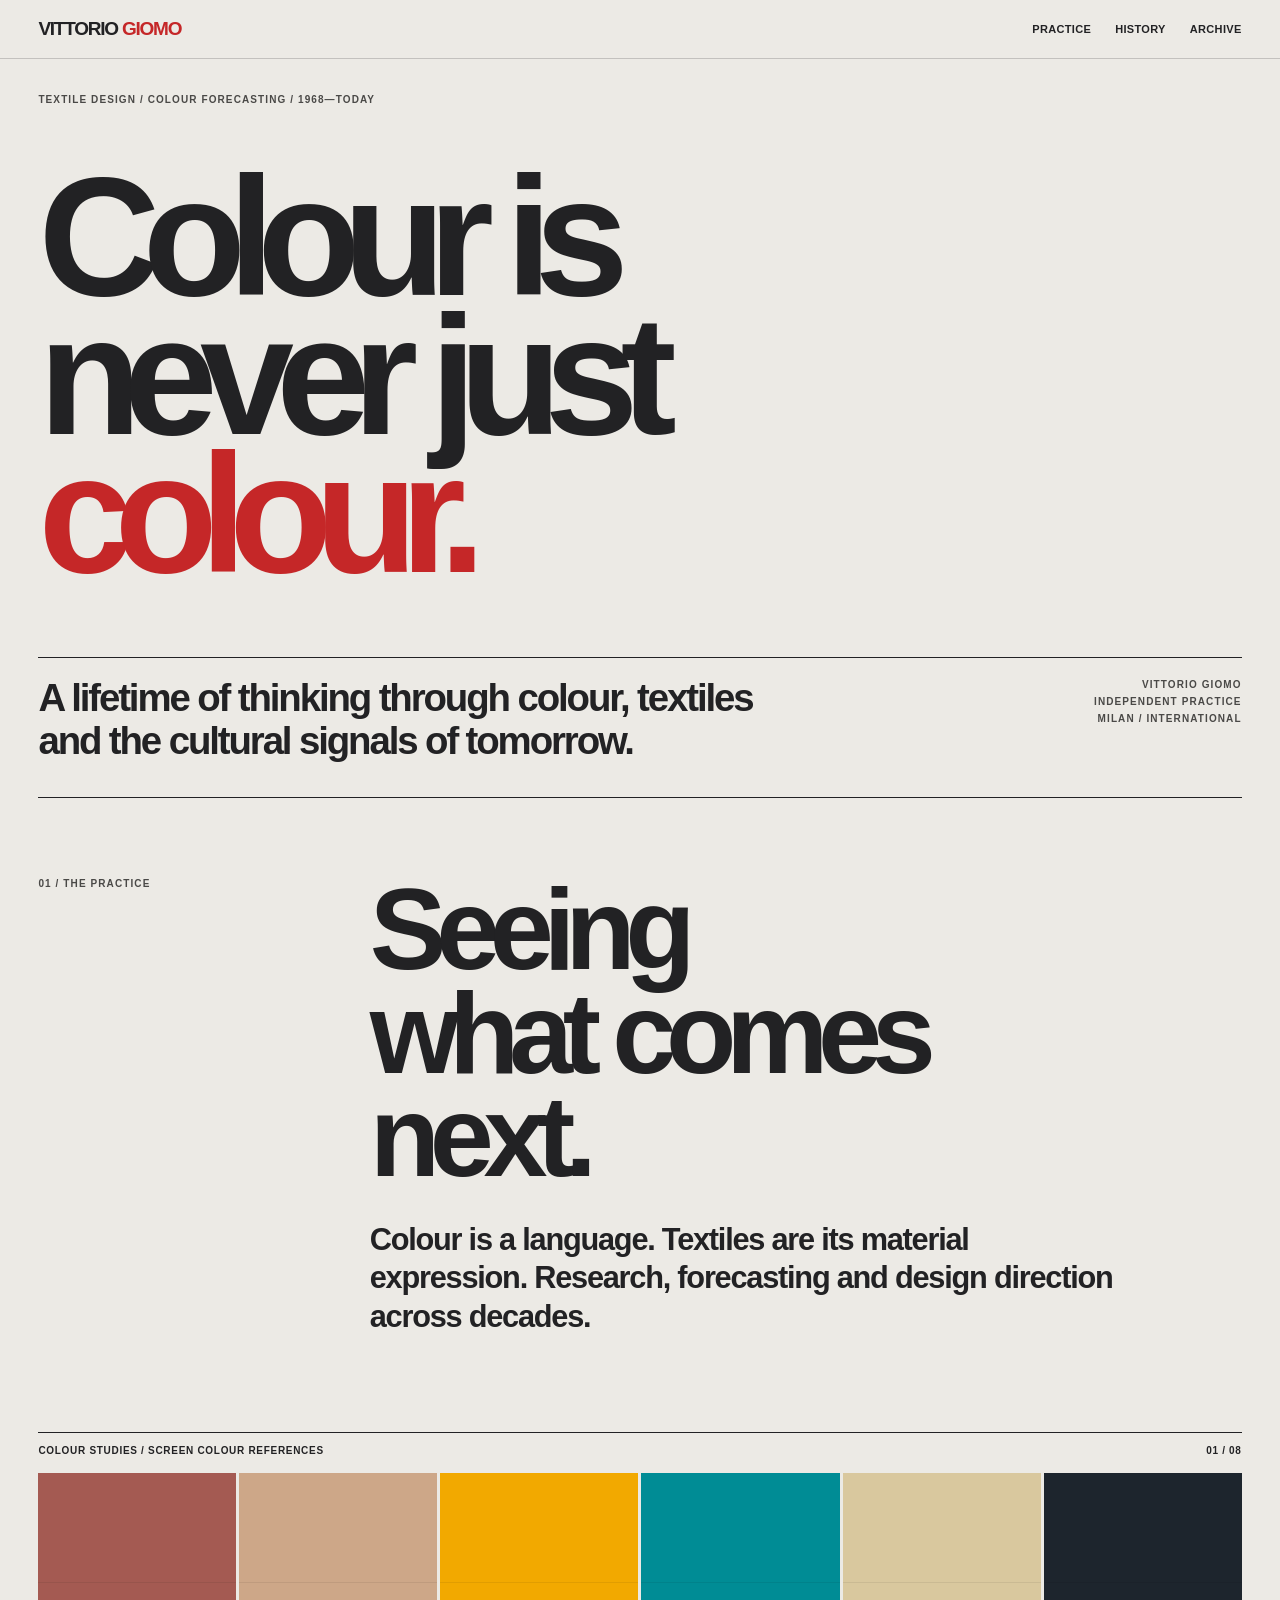
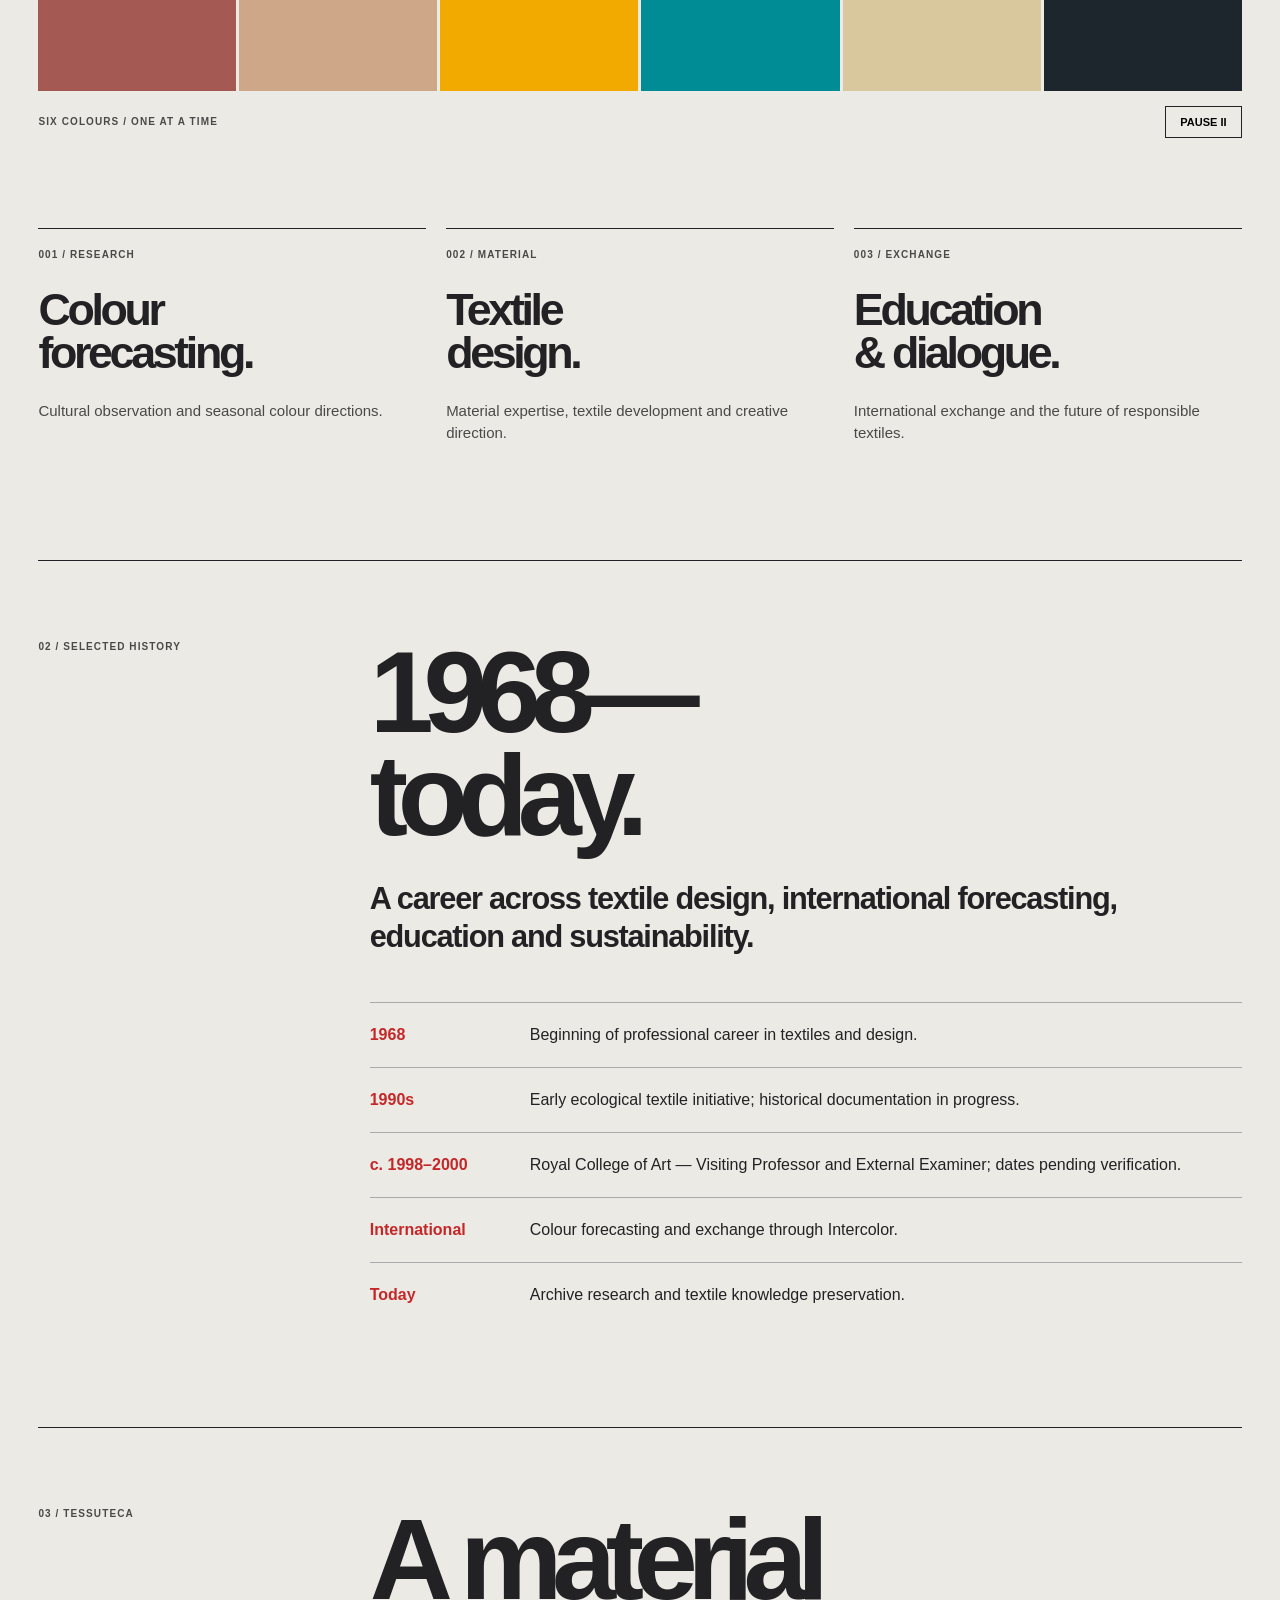
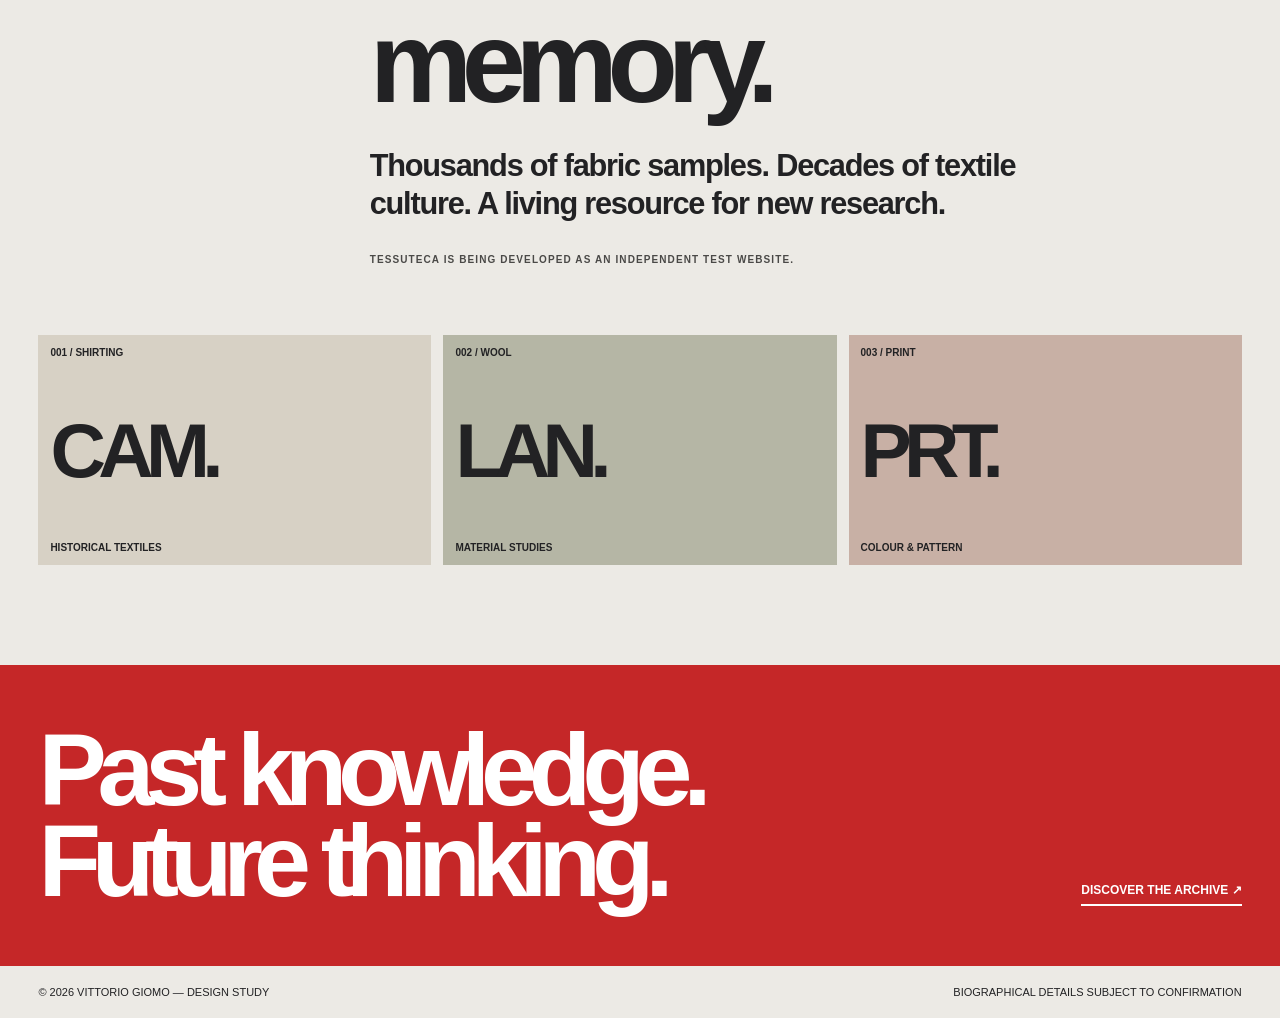
==== sites/vittoriogiomo/index.html @ d3a56b65 "Add separate Vittorio Giomo and TESSUTECA websites with research directory" ====
<!doctype html><html lang="en"><head><meta charset="utf-8"><meta name="viewport" content="width=device-width,initial-scale=1"><meta name="description" content="Vittorio Giomo — textile design, colour forecasting, and TESSUTECA archive."><title>Vittorio Giomo — Colour is never just colour.</title><link rel="stylesheet" href="style.css"><script src="palette.js" defer></script></head><body><header><a class="logo" href="index.html">VITTORIO <b>GIOMO</b></a><nav aria-label="Main navigation"><a href="#practice">Practice</a><a href="#history">History</a><a href="#archive">Archive</a></nav></header><main><section class="hero"><div class="micro">TEXTILE DESIGN / COLOUR FORECASTING / 1968—TODAY</div><h1>Colour is<br>never just<br><span>colour.</span></h1><div class="herofoot"><div class="lead">A lifetime of thinking through colour, textiles and the cultural signals of tomorrow.</div><div class="micro">VITTORIO GIOMO<br>INDEPENDENT PRACTICE<br>MILAN / INTERNATIONAL</div></div></section><section class="section" id="practice"><div class="sectiongrid"><div class="micro">01 / THE PRACTICE</div><div><h2>Seeing<br>what comes<br>next.</h2><p class="desc">Colour is a language. Textiles are its material expression. Research, forecasting and design direction across decades.</p></div></div><div style="margin-top:65px" class="captionbar"><span>COLOUR STUDIES / SCREEN COLOUR REFERENCES</span><span id="palette-count">01 / 08</span></div><div id="flip-palette" class="board" aria-label="Animated six-colour palette"></div><div class="palettefoot"><span class="micro">SIX COLOURS / ONE AT A TIME</span><button id="palette-toggle" type="button">PAUSE II</button></div><div class="cards"><article><span class="micro">001 / RESEARCH</span><h3>Colour<br>forecasting.</h3><p>Cultural observation and seasonal colour directions.</p></article><article><span class="micro">002 / MATERIAL</span><h3>Textile<br>design.</h3><p>Material expertise, textile development and creative direction.</p></article><article><span class="micro">003 / EXCHANGE</span><h3>Education<br>&amp; dialogue.</h3><p>International exchange and the future of responsible textiles.</p></article></div></section><section class="section" id="history"><div class="sectiongrid"><div class="micro">02 / SELECTED HISTORY</div><div><h2>1968—<br>today.</h2><p class="desc">A career across textile design, international forecasting, education and sustainability.</p><div style="margin-top:45px"><div class="timeline"><strong>1968</strong><span>Beginning of professional career in textiles and design.</span></div><div class="timeline"><strong>1990s</strong><span>Early ecological textile initiative; historical documentation in progress.</span></div><div class="timeline"><strong>c. 1998–2000</strong><span>Royal College of Art — Visiting Professor and External Examiner; dates pending verification.</span></div><div class="timeline"><strong>International</strong><span>Colour forecasting and exchange through Intercolor.</span></div><div class="timeline"><strong>Today</strong><span>Archive research and textile knowledge preservation.</span></div></div></div></div></section><section class="section" id="archive"><div class="sectiongrid"><div class="micro">03 / TESSUTECA</div><div><h2>A material<br>memory.</h2><p class="desc">Thousands of fabric samples. Decades of textile culture. A living resource for new research.</p><p class="micro">TESSUTECA is being developed as an independent test website.</p></div></div><div class="index-grid"><div class="sample"><small>001 / SHIRTING</small><b>CAM.</b><small>HISTORICAL TEXTILES</small></div><div class="sample"><small>002 / WOOL</small><b>LAN.</b><small>MATERIAL STUDIES</small></div><div class="sample"><small>003 / PRINT</small><b>PRT.</b><small>COLOUR &amp; PATTERN</small></div></div></section></main><div class="banner"><strong>Past knowledge.<br>Future thinking.</strong><a href="#archive">DISCOVER THE ARCHIVE ↗</a></div><footer><span>© 2026 VITTORIO GIOMO — DESIGN STUDY</span><span>BIOGRAPHICAL DETAILS SUBJECT TO CONFIRMATION</span></footer></body></html>
---- sites/vittoriogiomo/style.css ----
:root{--bg:#eceae5;--ink:#222224;--muted:#4a4947;--red:#c52728}*{box-sizing:border-box}html{scroll-behavior:smooth}body{margin:0;background:var(--bg);color:var(--ink);font-family:Arial,Helvetica,sans-serif}a{color:inherit;text-decoration:none}button{font:inherit}header{position:sticky;top:0;z-index:10;background:rgba(236,234,229,.96);border-bottom:1px solid #2223;display:flex;align-items:center;justify-content:space-between;gap:20px;padding:18px 3vw}.logo{font-weight:900;letter-spacing:-.065em;font-size:19px}.logo b{color:var(--red)}nav{display:flex;gap:24px;font-size:11px;font-weight:800;text-transform:uppercase;letter-spacing:.03em}nav a:hover{color:var(--red)}main{padding:0 3vw}.hero{min-height:82svh;display:flex;flex-direction:column;justify-content:space-between;padding:35px 0}.micro{font-size:10px;font-weight:800;letter-spacing:.11em;text-transform:uppercase;color:var(--muted)}h1{font-weight:900;font-size:clamp(75px,13.2vw,215px);line-height:.82;letter-spacing:-.105em;margin:35px 0 45px;overflow-wrap:normal}h1 span{color:var(--red)}.herofoot{border-top:1px solid var(--ink);display:grid;grid-template-columns:2fr 1fr;gap:35px;padding-top:18px}.lead{font-size:clamp(21px,3vw,40px);line-height:1.12;letter-spacing:-.055em;font-weight:700;max-width:860px}.herofoot .micro{text-align:right;line-height:1.7}.section{border-top:1px solid var(--ink);padding:80px 0 100px}.sectiongrid{display:grid;grid-template-columns:minmax(0,26fr) minmax(0,74fr);gap:25px}.section h2{font-size:clamp(55px,9vw,140px);font-weight:900;letter-spacing:-.09em;line-height:.9;margin:0 0 32px}.section .desc{max-width:750px;font-size:clamp(19px,2.4vw,32px);line-height:1.25;letter-spacing:-.04em;font-weight:600}.captionbar{display:flex;justify-content:space-between;gap:12px;border-top:1px solid var(--ink);padding-top:12px;font-size:10px;font-weight:800;letter-spacing:.07em;text-transform:uppercase}.board{display:grid;grid-template-columns:repeat(6,minmax(0,1fr));gap:3px;height:clamp(110px,17vw,220px);margin:17px 0 15px}.cell{position:relative;perspective:900px;overflow:hidden;background:var(--old)}.half{position:absolute;left:0;right:0;height:50%;background:var(--old)}.upper{top:0}.lower{bottom:0}.nextupper{top:0;background:var(--new);opacity:0}.nextlower{bottom:0;background:var(--new);opacity:0}.front{top:0;z-index:4;transform-origin:bottom;backface-visibility:hidden}.back{top:0;z-index:3;background:var(--new);transform-origin:bottom;transform:rotateX(90deg);backface-visibility:hidden}.seam{position:absolute;top:50%;left:0;right:0;height:1px;background:#00000012;z-index:5}.cell.turn .nextupper,.cell.turn .nextlower{opacity:1}.cell.turn .front{animation:front .42s cubic-bezier(.46,.02,.7,.95) forwards}.cell.turn .back{animation:back .42s cubic-bezier(.46,.02,.7,.95) forwards}@keyframes front{0%{transform:rotateX(0)}49%{transform:rotateX(-89deg);filter:brightness(.75)}100%{transform:rotateX(-90deg)}}@keyframes back{0%,49%{transform:rotateX(90deg);filter:brightness(.8)}100%{transform:rotateX(0);filter:brightness(1)}}.palettefoot{display:flex;justify-content:space-between;align-items:center;gap:15px}.palettefoot button{background:none;border:1px solid var(--ink);padding:9px 14px;font-size:11px;font-weight:800;cursor:pointer}.cards{display:grid;grid-template-columns:repeat(3,1fr);gap:20px;margin-top:90px}.cards article{border-top:1px solid var(--ink);padding-top:15px}.cards h3{font-size:clamp(28px,3.5vw,54px);line-height:.96;letter-spacing:-.075em;margin:26px 0}.cards p{font-size:15px;line-height:1.5;max-width:360px;color:var(--muted)}.timeline{display:grid;grid-template-columns:140px 1fr;gap:20px;border-top:1px solid #aaa;padding:20px 0;font-size:16px;line-height:1.5}.timeline strong{color:var(--red)}.index-grid{display:grid;grid-template-columns:repeat(3,1fr);gap:12px;margin:60px 0 0}.sample{min-height:230px;display:flex;flex-direction:column;justify-content:space-between;padding:12px;background:#d7d1c5}.sample:nth-child(2){background:#b5b6a5}.sample:nth-child(3){background:#c8b0a5}.sample b{font-size:clamp(35px,6vw,90px);letter-spacing:-.1em;line-height:1}.sample small{font-size:10px;font-weight:800}.banner{padding:60px 3vw;background:var(--red);color:white;display:flex;justify-content:space-between;align-items:end;gap:25px}.banner strong{font-size:clamp(50px,8vw,130px);line-height:.88;letter-spacing:-.09em}.banner a{border-bottom:2px solid white;padding-bottom:7px;font-weight:800;font-size:12px}footer{padding:20px 3vw;display:flex;justify-content:space-between;gap:20px;font-size:11px}.textlink{font-weight:800;border-bottom:2px solid var(--red);padding-bottom:5px}a:focus-visible,button:focus-visible{outline:3px solid var(--red);outline-offset:3px}@media(max-width:720px){header{align-items:flex-start;flex-direction:column;padding:17px 5vw}nav{gap:17px;flex-wrap:wrap}main{padding:0 5vw}.hero{min-height:70svh;padding:32px 0 25px}h1{font-size:clamp(52px,13vw,125px);letter-spacing:-.09em}.herofoot{grid-template-columns:1fr}.herofoot .micro{text-align:left}.section{padding:55px 0 75px}.sectiongrid{grid-template-columns:1fr;gap:25px}.section h2{font-size:clamp(52px,12vw,95px)}.cards,.index-grid{grid-template-columns:1fr}.cards{gap:30px;margin-top:60px}.board{height:clamp(100px,22vw,160px);gap:2px}.timeline{grid-template-columns:95px 1fr;font-size:14px}.banner{padding:45px 5vw;flex-direction:column;align-items:flex-start}footer{padding:20px 5vw;flex-direction:column}.sample{min-height:160px}}@media(prefers-reduced-motion:reduce){html{scroll-behavior:auto}.cell.turn .front,.cell.turn .back{animation:none}}
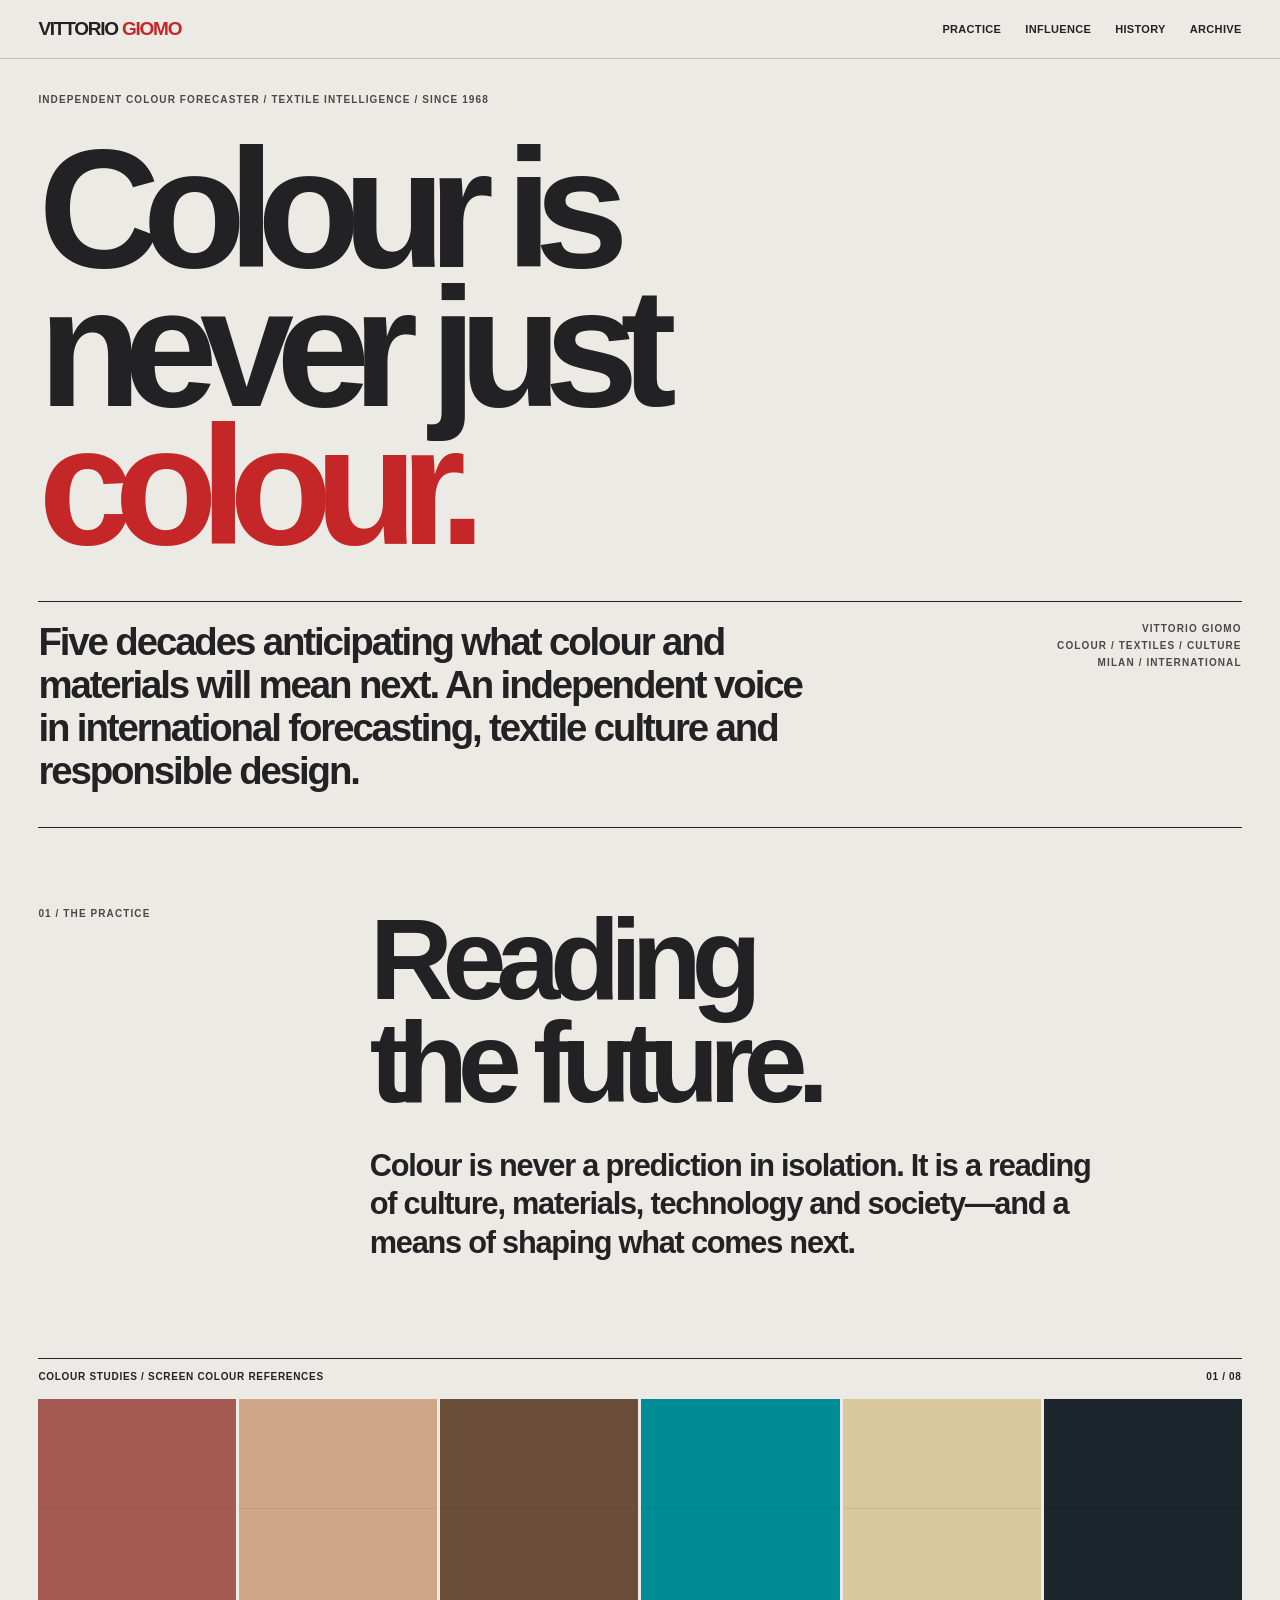
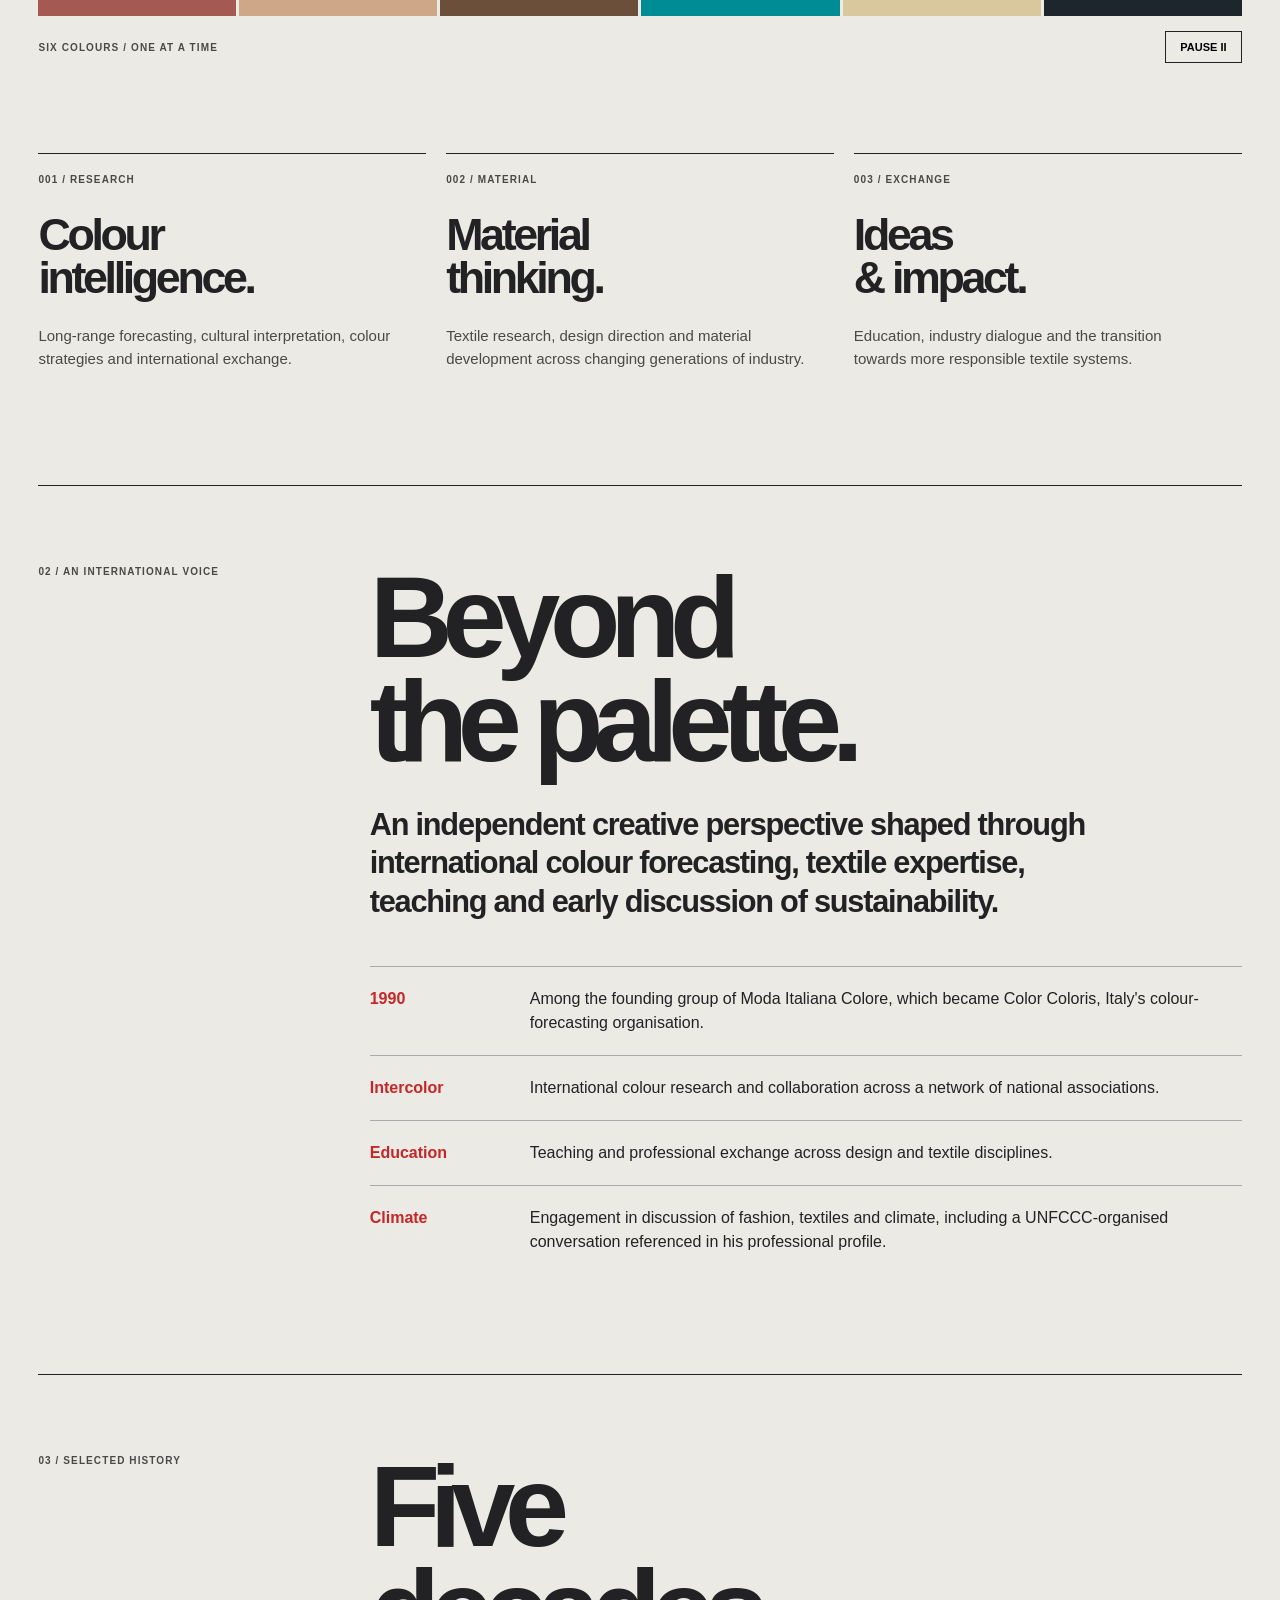
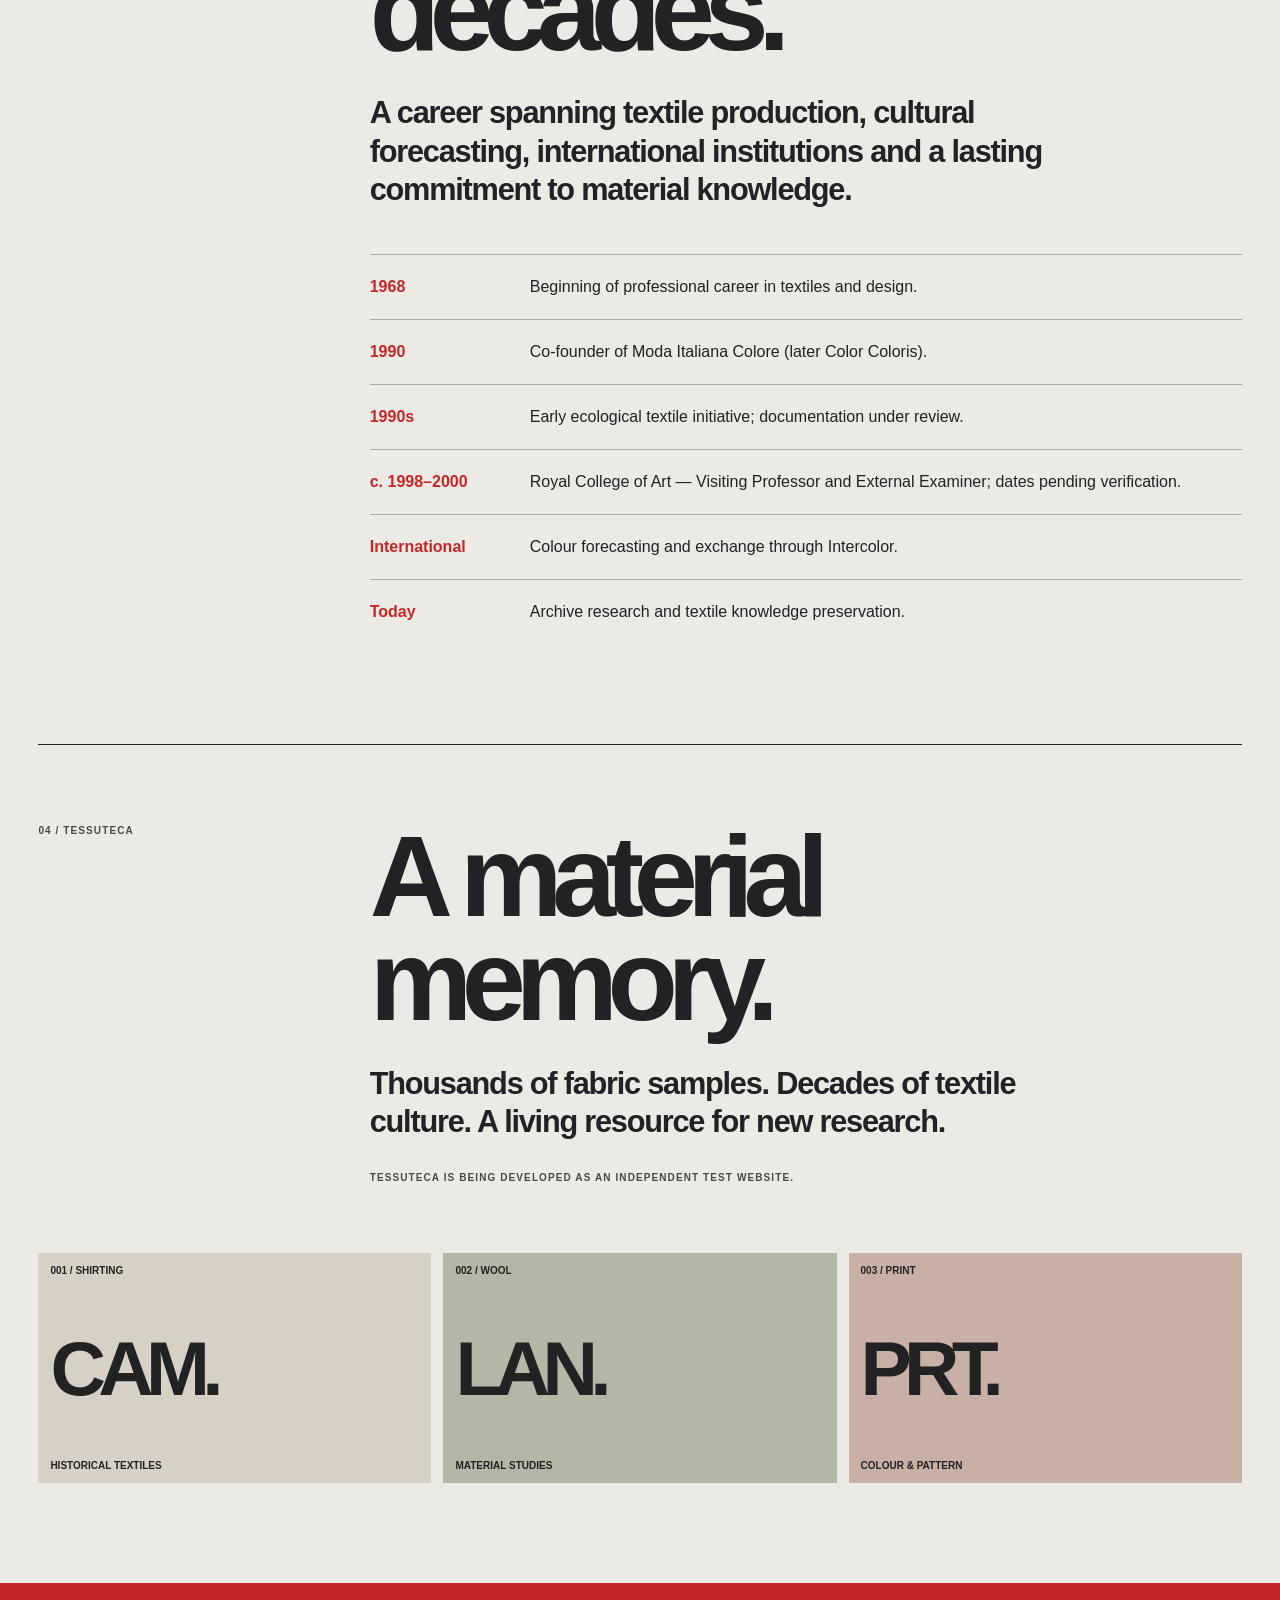
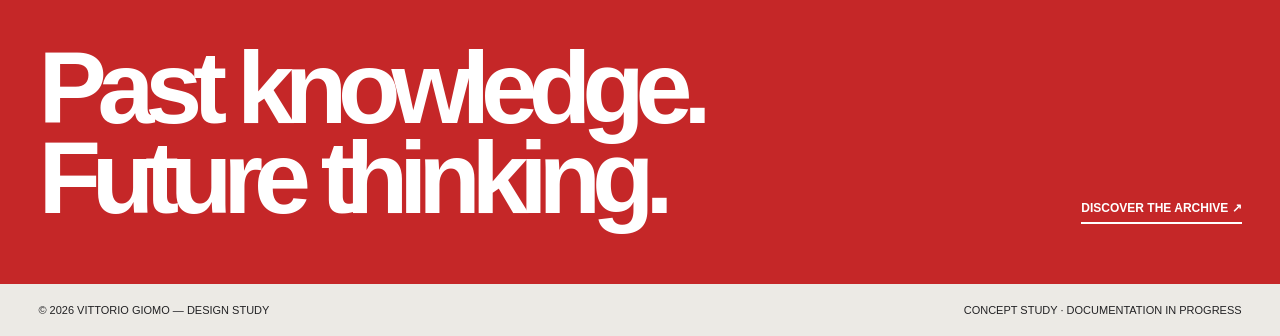
==== commit 591f7b7b: "Prototype authority-first editorial positioning for Vittorio" ====
--- a/sites/vittoriogiomo/index.html
+++ b/sites/vittoriogiomo/index.html
@@ -1 +1 @@
-<!doctype html><html lang="en"><head><meta charset="utf-8"><meta name="viewport" content="width=device-width,initial-scale=1"><meta name="description" content="Vittorio Giomo — textile design, colour forecasting, and TESSUTECA archive."><title>Vittorio Giomo — Colour is never just colour.</title><link rel="stylesheet" href="style.css"><script src="palette.js" defer></script></head><body><header><a class="logo" href="index.html">VITTORIO <b>GIOMO</b></a><nav aria-label="Main navigation"><a href="#practice">Practice</a><a href="#history">History</a><a href="#archive">Archive</a></nav></header><main><section class="hero"><div class="micro">TEXTILE DESIGN / COLOUR FORECASTING / 1968—TODAY</div><h1>Colour is<br>never just<br><span>colour.</span></h1><div class="herofoot"><div class="lead">A lifetime of thinking through colour, textiles and the cultural signals of tomorrow.</div><div class="micro">VITTORIO GIOMO<br>INDEPENDENT PRACTICE<br>MILAN / INTERNATIONAL</div></div></section><section class="section" id="practice"><div class="sectiongrid"><div class="micro">01 / THE PRACTICE</div><div><h2>Seeing<br>what comes<br>next.</h2><p class="desc">Colour is a language. Textiles are its material expression. Research, forecasting and design direction across decades.</p></div></div><div style="margin-top:65px" class="captionbar"><span>COLOUR STUDIES / SCREEN COLOUR REFERENCES</span><span id="palette-count">01 / 08</span></div><div id="flip-palette" class="board" aria-label="Animated six-colour palette"></div><div class="palettefoot"><span class="micro">SIX COLOURS / ONE AT A TIME</span><button id="palette-toggle" type="button">PAUSE II</button></div><div class="cards"><article><span class="micro">001 / RESEARCH</span><h3>Colour<br>forecasting.</h3><p>Cultural observation and seasonal colour directions.</p></article><article><span class="micro">002 / MATERIAL</span><h3>Textile<br>design.</h3><p>Material expertise, textile development and creative direction.</p></article><article><span class="micro">003 / EXCHANGE</span><h3>Education<br>&amp; dialogue.</h3><p>International exchange and the future of responsible textiles.</p></article></div></section><section class="section" id="history"><div class="sectiongrid"><div class="micro">02 / SELECTED HISTORY</div><div><h2>1968—<br>today.</h2><p class="desc">A career across textile design, international forecasting, education and sustainability.</p><div style="margin-top:45px"><div class="timeline"><strong>1968</strong><span>Beginning of professional career in textiles and design.</span></div><div class="timeline"><strong>1990s</strong><span>Early ecological textile initiative; historical documentation in progress.</span></div><div class="timeline"><strong>c. 1998–2000</strong><span>Royal College of Art — Visiting Professor and External Examiner; dates pending verification.</span></div><div class="timeline"><strong>International</strong><span>Colour forecasting and exchange through Intercolor.</span></div><div class="timeline"><strong>Today</strong><span>Archive research and textile knowledge preservation.</span></div></div></div></div></section><section class="section" id="archive"><div class="sectiongrid"><div class="micro">03 / TESSUTECA</div><div><h2>A material<br>memory.</h2><p class="desc">Thousands of fabric samples. Decades of textile culture. A living resource for new research.</p><p class="micro">TESSUTECA is being developed as an independent test website.</p></div></div><div class="index-grid"><div class="sample"><small>001 / SHIRTING</small><b>CAM.</b><small>HISTORICAL TEXTILES</small></div><div class="sample"><small>002 / WOOL</small><b>LAN.</b><small>MATERIAL STUDIES</small></div><div class="sample"><small>003 / PRINT</small><b>PRT.</b><small>COLOUR &amp; PATTERN</small></div></div></section></main><div class="banner"><strong>Past knowledge.<br>Future thinking.</strong><a href="#archive">DISCOVER THE ARCHIVE ↗</a></div><footer><span>© 2026 VITTORIO GIOMO — DESIGN STUDY</span><span>BIOGRAPHICAL DETAILS SUBJECT TO CONFIRMATION</span></footer></body></html>+<!doctype html><html lang="en"><head><meta charset="utf-8"><meta name="viewport" content="width=device-width,initial-scale=1"><meta name="description" content="Vittorio Giomo — international colour forecaster, textile design advisor and co-founder of Color Coloris. More than five decades interpreting colour and materials."><title>Vittorio Giomo — Colour is never just colour.</title><link rel="stylesheet" href="style.css"><script src="palette.js" defer></script></head><body><header><a class="logo" href="index.html">VITTORIO <b>GIOMO</b></a><nav aria-label="Main navigation"><a href="#practice">Practice</a><a href="#influence">Influence</a><a href="#history">History</a><a href="#archive">Archive</a></nav></header><main><section class="hero"><div class="micro">INDEPENDENT COLOUR FORECASTER / TEXTILE INTELLIGENCE / SINCE 1968</div><h1>Colour is<br>never just<br><span>colour.</span></h1><div class="herofoot"><div class="lead">Five decades anticipating what colour and materials will mean next. An independent voice in international forecasting, textile culture and responsible design.</div><div class="micro">VITTORIO GIOMO<br>COLOUR / TEXTILES / CULTURE<br>MILAN / INTERNATIONAL</div></div></section><section class="section" id="practice"><div class="sectiongrid"><div class="micro">01 / THE PRACTICE</div><div><h2>Reading<br>the future.</h2><p class="desc">Colour is never a prediction in isolation. It is a reading of culture, materials, technology and society—and a means of shaping what comes next.</p></div></div><div style="margin-top:65px" class="captionbar"><span>COLOUR STUDIES / SCREEN COLOUR REFERENCES</span><span id="palette-count">01 / 08</span></div><div id="flip-palette" class="board" aria-label="Animated six-colour palette"></div><div class="palettefoot"><span class="micro">SIX COLOURS / ONE AT A TIME</span><button id="palette-toggle" type="button">PAUSE II</button></div><div class="cards"><article><span class="micro">001 / RESEARCH</span><h3>Colour<br>intelligence.</h3><p>Long-range forecasting, cultural interpretation, colour strategies and international exchange.</p></article><article><span class="micro">002 / MATERIAL</span><h3>Material<br>thinking.</h3><p>Textile research, design direction and material development across changing generations of industry.</p></article><article><span class="micro">003 / EXCHANGE</span><h3>Ideas<br>&amp; impact.</h3><p>Education, industry dialogue and the transition towards more responsible textile systems.</p></article></div></section><section class="section" id="influence"><div class="sectiongrid"><div class="micro">02 / AN INTERNATIONAL VOICE</div><div><h2>Beyond<br>the palette.</h2><p class="desc">An independent creative perspective shaped through international colour forecasting, textile expertise, teaching and early discussion of sustainability.</p><div style="margin-top:45px"><div class="timeline"><strong>1990</strong><span>Among the founding group of Moda Italiana Colore, which became Color Coloris, Italy's colour-forecasting organisation.</span></div><div class="timeline"><strong>Intercolor</strong><span>International colour research and collaboration across a network of national associations.</span></div><div class="timeline"><strong>Education</strong><span>Teaching and professional exchange across design and textile disciplines.</span></div><div class="timeline"><strong>Climate</strong><span>Engagement in discussion of fashion, textiles and climate, including a UNFCCC-organised conversation referenced in his professional profile.</span></div></div></div></div></section><section class="section" id="history"><div class="sectiongrid"><div class="micro">03 / SELECTED HISTORY</div><div><h2>Five<br>decades.</h2><p class="desc">A career spanning textile production, cultural forecasting, international institutions and a lasting commitment to material knowledge.</p><div style="margin-top:45px"><div class="timeline"><strong>1968</strong><span>Beginning of professional career in textiles and design.</span></div><div class="timeline"><strong>1990</strong><span>Co-founder of Moda Italiana Colore (later Color Coloris).</span></div><div class="timeline"><strong>1990s</strong><span>Early ecological textile initiative; documentation under review.</span></div><div class="timeline"><strong>c. 1998–2000</strong><span>Royal College of Art — Visiting Professor and External Examiner; dates pending verification.</span></div><div class="timeline"><strong>International</strong><span>Colour forecasting and exchange through Intercolor.</span></div><div class="timeline"><strong>Today</strong><span>Archive research and textile knowledge preservation.</span></div></div></div></div></section><section class="section" id="archive"><div class="sectiongrid"><div class="micro">04 / TESSUTECA</div><div><h2>A material<br>memory.</h2><p class="desc">Thousands of fabric samples. Decades of textile culture. A living resource for new research.</p><p class="micro">TESSUTECA is being developed as an independent test website.</p></div></div><div class="index-grid"><div class="sample"><small>001 / SHIRTING</small><b>CAM.</b><small>HISTORICAL TEXTILES</small></div><div class="sample"><small>002 / WOOL</small><b>LAN.</b><small>MATERIAL STUDIES</small></div><div class="sample"><small>003 / PRINT</small><b>PRT.</b><small>COLOUR &amp; PATTERN</small></div></div></section></main><div class="banner"><strong>Past knowledge.<br>Future thinking.</strong><a href="#archive">DISCOVER THE ARCHIVE ↗</a></div><footer><span>© 2026 VITTORIO GIOMO — DESIGN STUDY</span><span>CONCEPT STUDY · DOCUMENTATION IN PROGRESS</span></footer></body></html>
